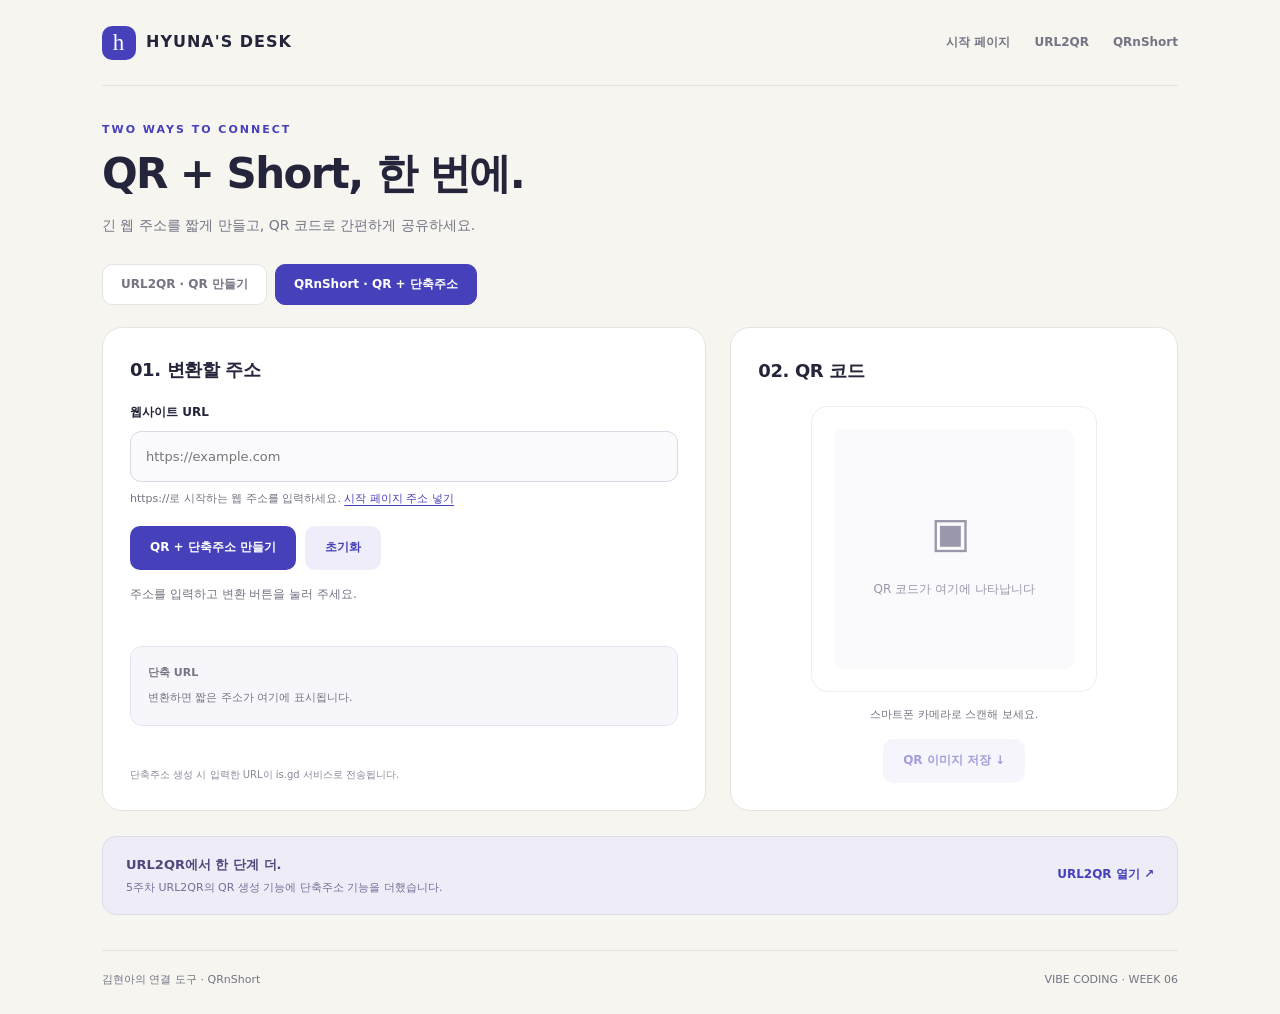
==== site/qrnshort/index.html @ 2e408e1a "Add linked URL2QR and QRnShort websites" ====
<!doctype html><html lang="ko"><head><meta charset="utf-8"><meta name="viewport" content="width=device-width,initial-scale=1"><meta name="theme-color" content="#f7f5f0"><title>QRnShort · HYUNA'S DESK</title><link rel="stylesheet" href="../assets/tools.css"><script src="../assets/qrcode.min.js" defer></script><script src="../assets/tools.js" defer></script></head><body data-mode="both"><div class="shell"><header class="topbar"><a class="brand" href="../"><span aria-hidden="true">h</span>HYUNA'S DESK</a><nav aria-label="주 메뉴"><a href="../">시작 페이지</a><a href="../url2qr/">URL2QR</a><a href="../qrnshort/">QRnShort</a></nav></header><main><p class="eyebrow">TWO WAYS TO CONNECT</p><h1>QR + Short, 한 번에.</h1><p class="intro">긴 웹 주소를 짧게 만들고, QR 코드로 간편하게 공유하세요.</p><nav class="tabs" aria-label="변환 도구 선택"><a href="../url2qr/" >URL2QR · QR 만들기</a><a href="../qrnshort/" class="active" aria-current="page">QRnShort · QR + 단축주소</a></nav><div class="workspace"><section class="panel" aria-labelledby="input-title"><h2 id="input-title">01. 변환할 주소</h2><form id="url-form" novalidate><label class="label" for="url-input">웹사이트 URL</label><input class="url-input" id="url-input" type="url" inputmode="url" autocomplete="url" maxlength="2048" placeholder="https://example.com" required aria-describedby="input-hint notice"><p class="hint" id="input-hint">https://로 시작하는 웹 주소를 입력하세요. <button type="button" class="example" id="use-example">시작 페이지 주소 넣기</button></p><div class="buttons"><button type="submit" class="primary" id="convert-button">QR + 단축주소 만들기</button><button class="secondary" id="clear-button" type="button">초기화</button></div></form><p class="notice" id="notice" role="status" aria-live="polite">주소를 입력하고 변환 버튼을 눌러 주세요.</p><div class="result-card" id="original-card" hidden><h3>원본 URL</h3><a id="original-link" target="_blank" rel="noopener noreferrer"></a><p>QR 코드를 스캔하면 이 주소가 열립니다.</p></div><div class="result-card" id="short-card" ><h3>단축 URL</h3><p id="short-placeholder">변환하면 짧은 주소가 여기에 표시됩니다.</p><div id="short-result" hidden><a id="short-link" target="_blank" rel="noopener noreferrer"></a><div class="mini-actions"><button type="button" id="copy-short">주소 복사</button><a id="open-short" target="_blank" rel="noopener noreferrer">단축주소 열기 ↗</a></div><p id="saved-count"></p></div></div><p class="copy-message" id="copy-message" role="status"></p><p class="privacy">단축주소 생성 시 입력한 URL이 is.gd 서비스로 전송됩니다.</p></section><section class="panel qr-panel" aria-labelledby="qr-title"><h2 id="qr-title">02. QR 코드</h2><div class="qr-frame"><div id="qr-code" aria-label="생성된 QR 코드"><div class="qr-placeholder"><b aria-hidden="true">▣</b><span>QR 코드가 여기에 나타납니다</span></div></div></div><p class="qr-caption" id="qr-caption">스마트폰 카메라로 스캔해 보세요.</p><button type="button" class="secondary" id="download-qr" disabled>QR 이미지 저장 ↓</button></section></div><aside class="connection"><div><b>URL2QR에서 한 단계 더.</b><p>5주차 URL2QR의 QR 생성 기능에 단축주소 기능을 더했습니다.</p></div><a id="url2qr-link" href="../url2qr/">URL2QR 열기 ↗</a></aside></main><footer class="footer"><span>김현아의 연결 도구 · QRnShort</span><span>VIBE CODING · WEEK 06</span></footer></div></body></html>
---- site/assets/tools.css ----
:root{--bg:#f7f5f0;--card:#fff;--ink:#24243b;--muted:#747484;--line:#e6e4e0;--purple:#4640bb;--soft:#eeedf9}*{box-sizing:border-box}body{margin:0;background:var(--bg);color:var(--ink);font-family:"Malgun Gothic","Apple SD Gothic Neo",system-ui,sans-serif;line-height:1.65}a{color:inherit;text-decoration:none}button,input{font:inherit}a,button,input{outline-offset:4px}a:focus-visible,button:focus-visible,input:focus-visible{outline:3px solid #8580e1}[hidden]{display:none!important}.shell{max-width:1140px;margin:auto;padding:0 32px}.topbar{height:86px;display:flex;justify-content:space-between;align-items:center;border-bottom:1px solid var(--line)}.brand{display:flex;align-items:center;gap:10px;font-size:16px;font-weight:800;letter-spacing:1px}.brand span{background:var(--purple);color:white;border-radius:10px;display:grid;place-items:center;width:34px;height:34px;font:23px Georgia}.topbar nav{display:flex;gap:24px;font-size:12px;color:var(--muted);font-weight:700}.topbar nav a:hover{color:var(--purple)}.eyebrow{color:var(--purple);font-size:11px;letter-spacing:2px;font-weight:800;margin:35px 0 10px}h1{font-size:42px;letter-spacing:-1.6px;line-height:1.2;margin:0 0 14px}.intro{font-size:14px;color:var(--muted);margin:0 0 27px}.tabs{display:flex;gap:8px;margin:0 0 22px}.tabs a{border:1px solid var(--line);background:#fff;padding:10px 18px;border-radius:10px;font-size:12px;font-weight:700;color:var(--muted)}.tabs .active{background:var(--purple);border-color:var(--purple);color:#fff}.workspace{display:grid;grid-template-columns:minmax(0,1.35fr) minmax(290px,1fr);gap:24px;align-items:stretch}.panel{border:1px solid var(--line);border-radius:20px;background:#fff;padding:27px}h2{font-size:18px;margin:0 0 18px;letter-spacing:-.4px}.label{font-size:12px;font-weight:700;display:block;margin-bottom:8px}.url-input{width:100%;background:#faf9fc;border:1px solid #dad8e5;border-radius:11px;padding:14px 15px;color:var(--ink);font-size:13px}.url-input:disabled{opacity:.7}.hint{font-size:11px;color:var(--muted);margin:8px 0 18px}.buttons{display:flex;gap:9px;flex-wrap:wrap}.primary,.secondary{border:0;border-radius:10px;padding:12px 20px;cursor:pointer;font-weight:700;font-size:12px}.primary{background:var(--purple);color:#fff}.primary:hover{background:#353091}.secondary{background:var(--soft);color:var(--purple)}button:disabled{opacity:.5;cursor:wait}.notice{font-size:12px;color:var(--muted);min-height:44px;margin:14px 0 18px;line-height:1.7}.notice[data-kind=error]{color:#ae293a}.notice[data-kind=success]{color:#34704e}.result-card{background:#f7f6fb;border:1px solid #e6e3f2;border-radius:12px;padding:17px;margin-top:14px}.result-card h3{font-size:11px;color:var(--muted);margin:0 0 7px;font-weight:700}.result-card a{display:block;color:var(--purple);font-size:14px;font-weight:700;overflow-wrap:anywhere}.result-card p{margin:7px 0 0;color:var(--muted);font-size:11px}.mini-actions{display:flex;align-items:center;gap:8px;flex-wrap:wrap;margin-top:13px}.mini-actions button,.mini-actions a{font-size:11px;padding:7px 12px;border:1px solid #d8d4ed;background:#fff;color:var(--purple);font-weight:700;border-radius:7px;cursor:pointer}.qr-panel{text-align:center;display:flex;flex-direction:column;align-items:center;justify-content:center;min-height:450px}.qr-panel h2{align-self:stretch;text-align:left;margin-bottom:13px}.qr-frame{padding:22px;background:#fff;border:1px solid #eeedf3;border-radius:17px;width:286px;min-height:286px;display:grid;place-items:center;margin:7px auto 14px}.qr-placeholder{width:240px;min-height:240px;display:flex;flex-direction:column;align-items:center;justify-content:center;background:#faf9fc;border-radius:9px;color:#9a97ab}.qr-placeholder b{font-size:42px;letter-spacing:7px;font-weight:300}.qr-placeholder span{font-size:12px;margin-top:13px}.qr-frame canvas,.qr-frame img{width:240px!important;height:240px!important;max-width:240px!important;max-height:240px!important;image-rendering:pixelated;display:block}.qr-caption{font-size:11px;color:var(--muted);margin:0 0 15px}.connection{border:1px solid #dedbec;background:#eeedf7;border-radius:14px;display:flex;align-items:center;justify-content:space-between;gap:16px;padding:17px 23px;margin:25px 0 35px}.connection b{font-size:13px;display:block;color:#4e487c}.connection p{font-size:11px;color:#726d98;margin:3px 0 0}.connection a{font-size:12px;white-space:nowrap;font-weight:700;color:var(--purple)}.footer{border-top:1px solid var(--line);padding:20px 0 25px;color:var(--muted);font-size:11px;display:flex;justify-content:space-between;gap:15px}.privacy{font-size:10px;color:#8a8798;margin:15px 0 0}.example{border:0;background:none;padding:0;color:var(--purple);cursor:pointer;font-size:11px;text-decoration:underline;text-underline-offset:3px}.copy-message{font-size:11px;color:#34704e;min-height:18px;margin:8px 0 0}@media(max-width:720px){.shell{padding:0 20px}.topbar{height:74px}.brand{font-size:13px}.topbar nav{gap:12px;font-size:10px}.eyebrow{margin-top:28px}h1{font-size:36px}.workspace{grid-template-columns:1fr}.panel{padding:21px}.qr-panel{min-height:400px}.connection{align-items:flex-start;flex-direction:column;padding:18px}.footer{flex-direction:column;gap:5px}.intro{font-size:12px}.tabs a{padding:9px 13px}.url-input{font-size:12px}}
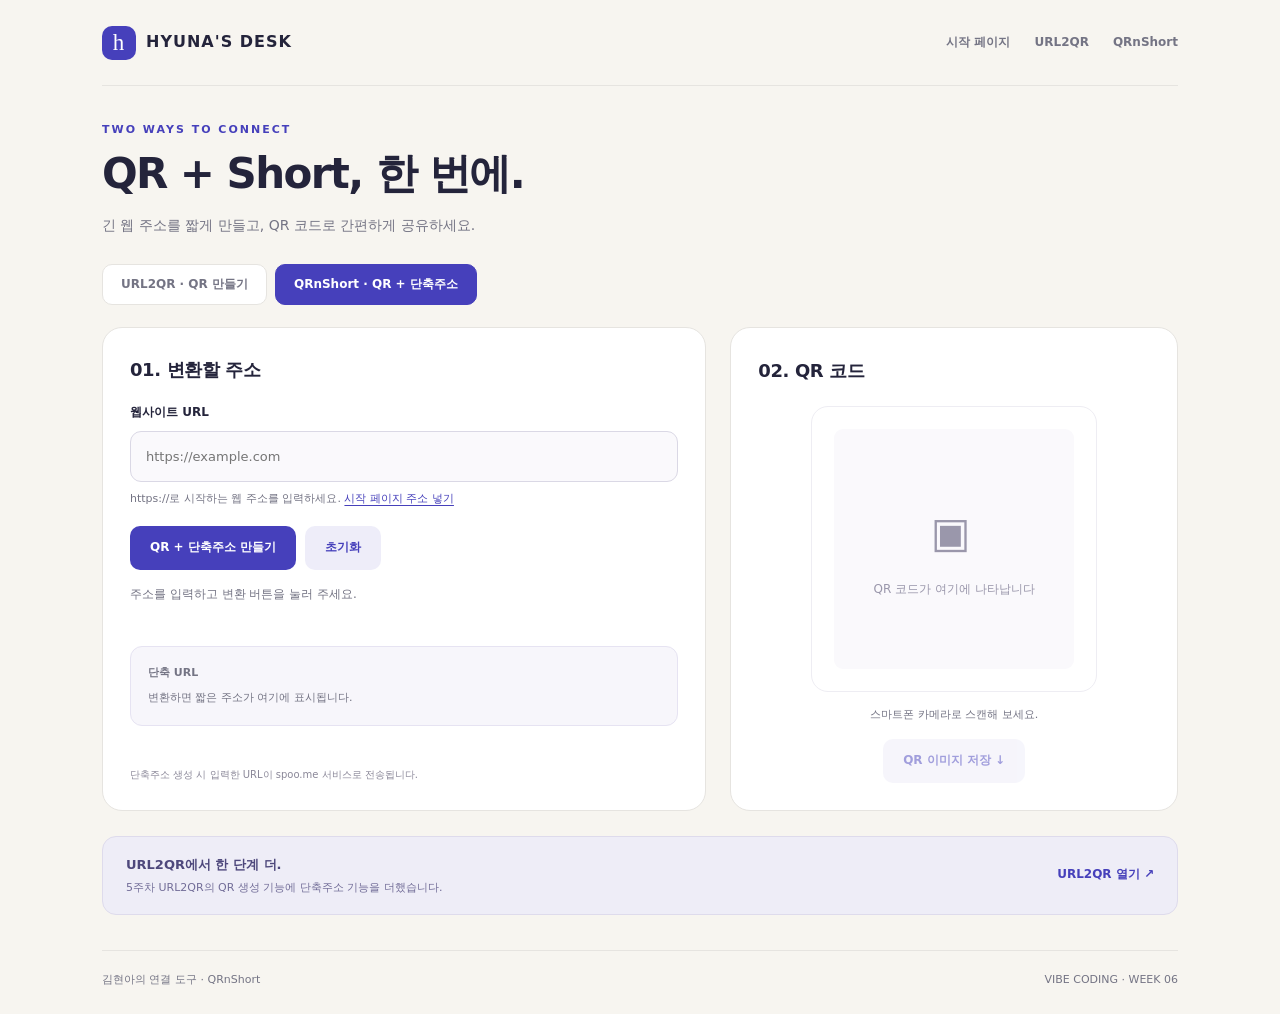
==== commit 05a37da9: "Restore real URL shortening with supported anonymous CORS API" ====
--- a/site/qrnshort/index.html
+++ b/site/qrnshort/index.html
@@ -1 +1 @@
-<!doctype html><html lang="ko"><head><meta charset="utf-8"><meta name="viewport" content="width=device-width,initial-scale=1"><meta name="theme-color" content="#f7f5f0"><title>QRnShort · HYUNA'S DESK</title><link rel="stylesheet" href="../assets/tools.css"><script src="../assets/qrcode.min.js" defer></script><script src="../assets/tools.js" defer></script></head><body data-mode="both"><div class="shell"><header class="topbar"><a class="brand" href="../"><span aria-hidden="true">h</span>HYUNA'S DESK</a><nav aria-label="주 메뉴"><a href="../">시작 페이지</a><a href="../url2qr/">URL2QR</a><a href="../qrnshort/">QRnShort</a></nav></header><main><p class="eyebrow">TWO WAYS TO CONNECT</p><h1>QR + Short, 한 번에.</h1><p class="intro">긴 웹 주소를 짧게 만들고, QR 코드로 간편하게 공유하세요.</p><nav class="tabs" aria-label="변환 도구 선택"><a href="../url2qr/" >URL2QR · QR 만들기</a><a href="../qrnshort/" class="active" aria-current="page">QRnShort · QR + 단축주소</a></nav><div class="workspace"><section class="panel" aria-labelledby="input-title"><h2 id="input-title">01. 변환할 주소</h2><form id="url-form" novalidate><label class="label" for="url-input">웹사이트 URL</label><input class="url-input" id="url-input" type="url" inputmode="url" autocomplete="url" maxlength="2048" placeholder="https://example.com" required aria-describedby="input-hint notice"><p class="hint" id="input-hint">https://로 시작하는 웹 주소를 입력하세요. <button type="button" class="example" id="use-example">시작 페이지 주소 넣기</button></p><div class="buttons"><button type="submit" class="primary" id="convert-button">QR + 단축주소 만들기</button><button class="secondary" id="clear-button" type="button">초기화</button></div></form><p class="notice" id="notice" role="status" aria-live="polite">주소를 입력하고 변환 버튼을 눌러 주세요.</p><div class="result-card" id="original-card" hidden><h3>원본 URL</h3><a id="original-link" target="_blank" rel="noopener noreferrer"></a><p>QR 코드를 스캔하면 이 주소가 열립니다.</p></div><div class="result-card" id="short-card" ><h3>단축 URL</h3><p id="short-placeholder">변환하면 짧은 주소가 여기에 표시됩니다.</p><div id="short-result" hidden><a id="short-link" target="_blank" rel="noopener noreferrer"></a><div class="mini-actions"><button type="button" id="copy-short">주소 복사</button><a id="open-short" target="_blank" rel="noopener noreferrer">단축주소 열기 ↗</a></div><p id="saved-count"></p></div></div><p class="copy-message" id="copy-message" role="status"></p><p class="privacy">단축주소 생성 시 입력한 URL이 is.gd 서비스로 전송됩니다.</p></section><section class="panel qr-panel" aria-labelledby="qr-title"><h2 id="qr-title">02. QR 코드</h2><div class="qr-frame"><div id="qr-code" aria-label="생성된 QR 코드"><div class="qr-placeholder"><b aria-hidden="true">▣</b><span>QR 코드가 여기에 나타납니다</span></div></div></div><p class="qr-caption" id="qr-caption">스마트폰 카메라로 스캔해 보세요.</p><button type="button" class="secondary" id="download-qr" disabled>QR 이미지 저장 ↓</button></section></div><aside class="connection"><div><b>URL2QR에서 한 단계 더.</b><p>5주차 URL2QR의 QR 생성 기능에 단축주소 기능을 더했습니다.</p></div><a id="url2qr-link" href="../url2qr/">URL2QR 열기 ↗</a></aside></main><footer class="footer"><span>김현아의 연결 도구 · QRnShort</span><span>VIBE CODING · WEEK 06</span></footer></div></body></html>+<!doctype html><html lang="ko"><head><meta charset="utf-8"><meta name="viewport" content="width=device-width,initial-scale=1"><meta name="theme-color" content="#f7f5f0"><title>QRnShort · HYUNA'S DESK</title><link rel="stylesheet" href="../assets/tools.css"><script src="../assets/qrcode.min.js" defer></script><script src="../assets/tools.js" defer></script></head><body data-mode="both"><div class="shell"><header class="topbar"><a class="brand" href="../"><span aria-hidden="true">h</span>HYUNA'S DESK</a><nav aria-label="주 메뉴"><a href="../">시작 페이지</a><a href="../url2qr/">URL2QR</a><a href="../qrnshort/">QRnShort</a></nav></header><main><p class="eyebrow">TWO WAYS TO CONNECT</p><h1>QR + Short, 한 번에.</h1><p class="intro">긴 웹 주소를 짧게 만들고, QR 코드로 간편하게 공유하세요.</p><nav class="tabs" aria-label="변환 도구 선택"><a href="../url2qr/" >URL2QR · QR 만들기</a><a href="../qrnshort/" class="active" aria-current="page">QRnShort · QR + 단축주소</a></nav><div class="workspace"><section class="panel" aria-labelledby="input-title"><h2 id="input-title">01. 변환할 주소</h2><form id="url-form" novalidate><label class="label" for="url-input">웹사이트 URL</label><input class="url-input" id="url-input" type="url" inputmode="url" autocomplete="url" maxlength="2048" placeholder="https://example.com" required aria-describedby="input-hint notice"><p class="hint" id="input-hint">https://로 시작하는 웹 주소를 입력하세요. <button type="button" class="example" id="use-example">시작 페이지 주소 넣기</button></p><div class="buttons"><button type="submit" class="primary" id="convert-button">QR + 단축주소 만들기</button><button class="secondary" id="clear-button" type="button">초기화</button></div></form><p class="notice" id="notice" role="status" aria-live="polite">주소를 입력하고 변환 버튼을 눌러 주세요.</p><div class="result-card" id="original-card" hidden><h3>원본 URL</h3><a id="original-link" target="_blank" rel="noopener noreferrer"></a><p>QR 코드를 스캔하면 이 주소가 열립니다.</p></div><div class="result-card" id="short-card" ><h3>단축 URL</h3><p id="short-placeholder">변환하면 짧은 주소가 여기에 표시됩니다.</p><div id="short-result" hidden><a id="short-link" target="_blank" rel="noopener noreferrer"></a><div class="mini-actions"><button type="button" id="copy-short">주소 복사</button><a id="open-short" target="_blank" rel="noopener noreferrer">단축주소 열기 ↗</a></div><p id="saved-count"></p></div></div><p class="copy-message" id="copy-message" role="status"></p><p class="privacy">단축주소 생성 시 입력한 URL이 spoo.me 서비스로 전송됩니다.</p></section><section class="panel qr-panel" aria-labelledby="qr-title"><h2 id="qr-title">02. QR 코드</h2><div class="qr-frame"><div id="qr-code" aria-label="생성된 QR 코드"><div class="qr-placeholder"><b aria-hidden="true">▣</b><span>QR 코드가 여기에 나타납니다</span></div></div></div><p class="qr-caption" id="qr-caption">스마트폰 카메라로 스캔해 보세요.</p><button type="button" class="secondary" id="download-qr" disabled>QR 이미지 저장 ↓</button></section></div><aside class="connection"><div><b>URL2QR에서 한 단계 더.</b><p>5주차 URL2QR의 QR 생성 기능에 단축주소 기능을 더했습니다.</p></div><a id="url2qr-link" href="../url2qr/">URL2QR 열기 ↗</a></aside></main><footer class="footer"><span>김현아의 연결 도구 · QRnShort</span><span>VIBE CODING · WEEK 06</span></footer></div></body></html>
